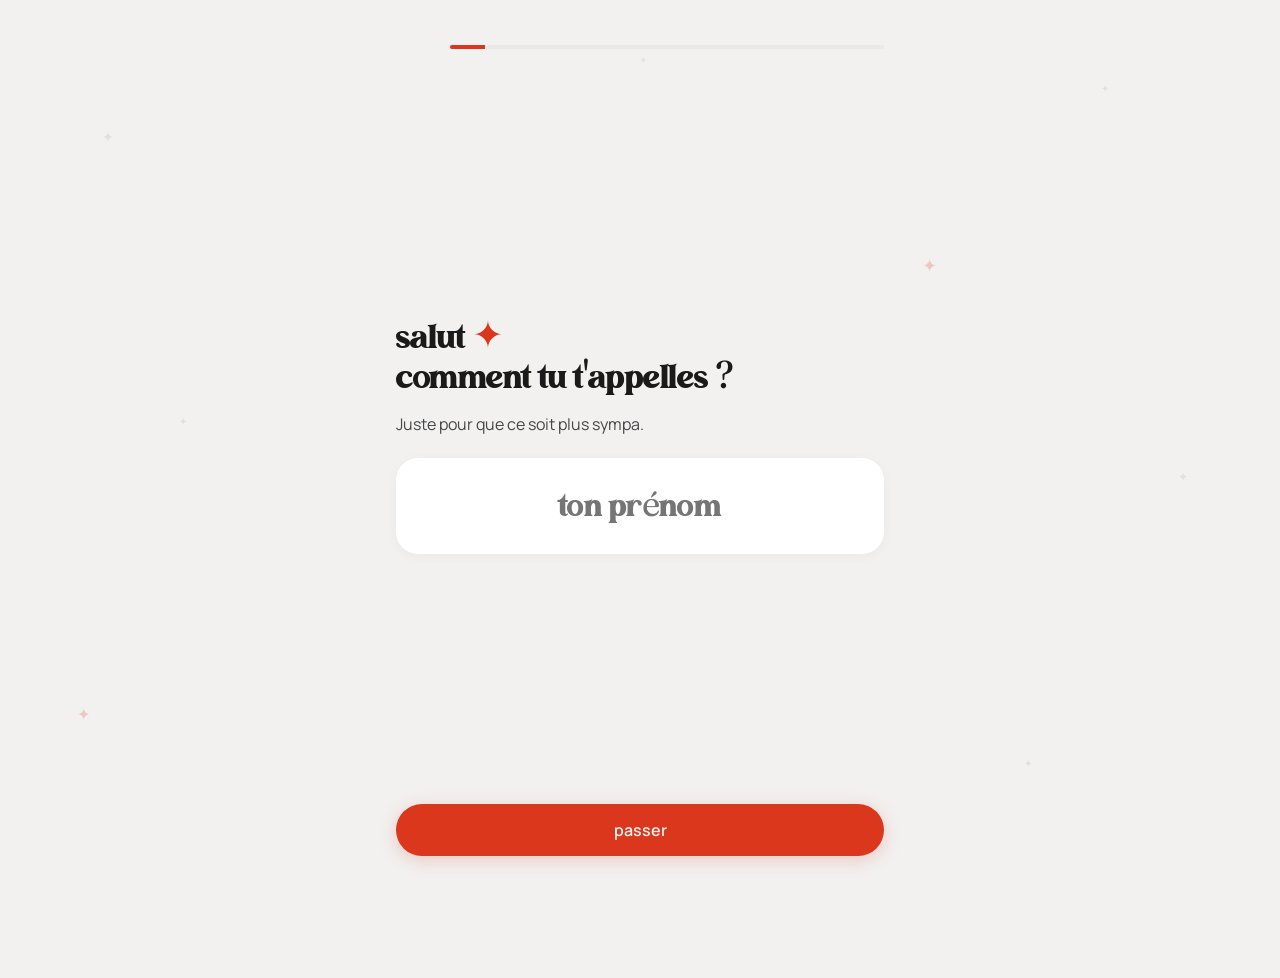
==== index.html @ b674c63e "qal v1" ====
<!doctype html>
<html lang="fr">
<head>
  <meta charset="utf-8" />
  <meta name="viewport" content="width=device-width, initial-scale=1, viewport-fit=cover, maximum-scale=1" />
  <title>qal ✦</title>
  <meta name="description" content="Compteur de calories simple, précis, sans gamification." />
  <meta name="theme-color" content="#F2F1F0" />
  <meta name="apple-mobile-web-app-capable" content="yes" />
  <meta name="mobile-web-app-capable" content="yes" />
  <meta name="apple-mobile-web-app-status-bar-style" content="default" />
  <meta name="apple-mobile-web-app-title" content="qal" />
  <link rel="apple-touch-icon" href="icons/apple-touch-icon.png" />
  <link rel="icon" type="image/png" href="icons/favicon-32.png" />
  <link rel="manifest" href="manifest.webmanifest" />
  <link rel="preconnect" href="https://fonts.googleapis.com" />
  <link rel="preconnect" href="https://fonts.gstatic.com" crossorigin />
  <link href="https://fonts.googleapis.com/css2?family=Fraunces:opsz,wght@9..144,700&family=Manrope:wght@400;500;600;700;800&display=swap" rel="stylesheet" />
  <link rel="stylesheet" href="css/style.css" />
</head>
<body>
  <div id="sparkles" aria-hidden="true"></div>

  <div id="splash" aria-hidden="true">
    <div class="splash-count"><span id="splash-num">000</span></div>
    <div class="splash-steps"><span>initialisation</span><span>assemblage</span><span>rendu</span><span>finalisation</span></div>
  </div>

  <main id="app"></main>

  <div id="sheet-backdrop" hidden></div>
  <section id="sheet" role="dialog" aria-modal="true" hidden></section>

  <div id="toast" role="status" aria-live="polite"></div>

  <script src="vendor/barcode-detector.js"></script>
  <script type="module" src="js/app.js"></script>
</body>
</html>
---- css/style.css ----
/* qal ✦ — DA inspirée de qiyoune.com */
@font-face {
  font-family: "Alstoria";
  src: url("../fonts/alstoria.woff") format("woff");
  font-weight: normal;
  font-style: normal;
  font-display: swap;
  /* la police ne contient que les lettres sans accents : le reste bascule sur Fraunces */
  unicode-range: U+0020, U+0041-005A, U+0061-007A;
}

:root {
  --accent: #DA371D;
  --accent-hover: #B92E18;
  --accent-rgb: 218, 55, 29;
  --accent-light: rgba(218, 55, 29, 0.07);
  --accent-border: rgba(218, 55, 29, 0.22);
  --bg: #F2F1F0;
  --bg-alt: #EAE9E8;
  --surface: #FFFFFF;
  --ink: #1A1A1A;
  --ink-soft: #2A2A2A;
  --text-body: #44474A;
  --text-2: #6B7280;
  --border: rgba(26, 26, 26, 0.08);
  --border-md: rgba(26, 26, 26, 0.12);
  --border-strong: rgba(26, 26, 26, 0.16);
  --success: #4F8A4F;
  --prot: #DA371D;
  --carb: #1A1A1A;
  --fat: #C9A227;
  --shadow-sm: 0 2px 12px rgba(0, 0, 0, 0.04);
  --shadow-md: 0 4px 20px rgba(0, 0, 0, 0.06);
  --shadow-lg: 0 12px 40px rgba(0, 0, 0, 0.08);
  --radius: 20px;
  --radius-sm: 12px;
  --ease: cubic-bezier(0.16, 1, 0.3, 1);
  --font: "Manrope", -apple-system, BlinkMacSystemFont, sans-serif;
  --font-head: "Alstoria", "Fraunces", Georgia, "Times New Roman", serif;
  --font-num: "Manrope", -apple-system, BlinkMacSystemFont, sans-serif;
  --safe-top: env(safe-area-inset-top, 0px);
  --safe-bottom: env(safe-area-inset-bottom, 0px);
}

* { box-sizing: border-box; -webkit-tap-highlight-color: transparent; }
html, body { margin: 0; padding: 0; }
body {
  font-family: var(--font);
  background: var(--bg);
  color: var(--ink);
  font-size: 16px;
  line-height: 1.5;
  -webkit-font-smoothing: antialiased;
  min-height: 100dvh;
  overscroll-behavior-y: none;
}
button, input, select { font: inherit; color: inherit; }
button { cursor: pointer; border: 0; background: none; padding: 0; }
input { -webkit-appearance: none; appearance: none; }
a { color: var(--accent); }
[hidden] { display: none !important; }

/* ---------- Sparkles background ---------- */
#sparkles { position: fixed; inset: 0; pointer-events: none; z-index: 0; overflow: hidden; }
#sparkles i {
  position: absolute; font-style: normal; color: var(--ink); opacity: .08;
  animation: twinkle 6s ease-in-out infinite;
}
#sparkles i.red { color: var(--accent); opacity: .22; }
@keyframes twinkle { 0%,100% { transform: scale(1) rotate(0); opacity: var(--o, .08); } 50% { transform: scale(.6) rotate(20deg); opacity: calc(var(--o, .08) * .4); } }

/* ---------- Splash ---------- */
#splash {
  position: fixed; inset: 0; z-index: 100; background: var(--bg);
  display: flex; flex-direction: column; align-items: center; justify-content: center; gap: 14px;
  transition: opacity .5s var(--ease), visibility .5s;
}
#splash.done { opacity: 0; visibility: hidden; }
.splash-count { font-family: var(--font-num); font-weight: 800; font-size: 64px; letter-spacing: -0.04em; color: var(--accent); }
.splash-steps { display: flex; gap: 10px; font-size: 12px; color: var(--text-2); }
.splash-steps span { opacity: .35; transition: opacity .2s; }
.splash-steps span.on { opacity: 1; color: var(--ink); }

/* ---------- Layout ---------- */
#app {
  position: relative; z-index: 1;
  max-width: 520px; margin: 0 auto;
  padding: calc(var(--safe-top) + 8px) 16px calc(var(--safe-bottom) + 110px);
}
.topbar {
  display: flex; align-items: center; justify-content: space-between;
  height: 56px; position: sticky; top: 0; z-index: 5;
  margin: 0 -16px; padding: 0 16px calc(0px);
  padding-top: var(--safe-top);
  background: rgba(242, 241, 240, .86);
  backdrop-filter: blur(14px); -webkit-backdrop-filter: blur(14px);
  height: calc(56px + var(--safe-top));
  margin-top: calc(-8px - var(--safe-top));
}
.logo { font-family: var(--font-head); font-size: 26px; letter-spacing: -0.02em; display: flex; align-items: center; gap: 6px; }
.logo .star, .star { color: var(--accent); }
.icon-btn {
  width: 42px; height: 42px; border-radius: 50%;
  display: grid; place-items: center;
  border: 1.5px solid var(--border-md); background: var(--surface);
  transition: transform .15s var(--ease);
}
.icon-btn:active { transform: scale(.94); }
.icon-btn svg { width: 20px; height: 20px; }

h1, h2, .head { font-family: var(--font-head); font-weight: 400; letter-spacing: -0.02em; text-transform: lowercase; margin: 0; }
h1 { font-size: 40px; line-height: 1.05; }
h2 { font-size: 28px; line-height: 1.1; }
.muted { color: var(--text-2); }
.small { font-size: 13px; }
.center { text-align: center; }

.pill-label {
  display: inline-flex; align-items: center; gap: 8px;
  background: var(--ink); color: var(--bg);
  border-radius: 999px; padding: 6px 14px; font-size: 13px; font-weight: 600; letter-spacing: .01em;
}

/* ---------- Buttons ---------- */
.btn {
  display: inline-flex; align-items: center; justify-content: center; gap: 8px;
  min-height: 52px; padding: 0 24px; border-radius: 999px;
  font-weight: 600; font-size: 16px;
  transition: transform .15s var(--ease), background .2s, box-shadow .2s;
  width: 100%;
}
.btn:active { transform: scale(.98); }
.btn-primary { background: var(--accent); color: var(--bg); box-shadow: 0 4px 18px rgba(var(--accent-rgb), .22); }
.btn-primary:hover { background: var(--accent-hover); }
.btn-primary:disabled { opacity: .4; box-shadow: none; }
.btn-outline { border: 1.5px solid var(--accent); background: transparent; color: var(--ink); }
.btn-ghost { border: 1.5px solid var(--ink); background: transparent; }
.btn-danger { color: var(--accent); background: var(--accent-light); }
.btn-sm { min-height: 38px; padding: 0 16px; font-size: 14px; width: auto; }
.row { display: flex; gap: 10px; }
.row > * { flex: 1; }
.stack { display: flex; flex-direction: column; gap: 10px; }

/* ---------- Cards ---------- */
.card {
  background: var(--surface); border-radius: var(--radius);
  box-shadow: var(--shadow-sm); padding: 20px;
}
.section { margin-top: 18px; }

/* ---------- Day nav ---------- */
.daynav { display: flex; align-items: center; justify-content: center; gap: 6px; }
.daynav button { width: 34px; height: 34px; border-radius: 50%; display: grid; place-items: center; color: var(--text-2); }
.daynav button:disabled { opacity: .25; }
.daynav .label { font-weight: 700; font-size: 15px; min-width: 120px; text-align: center; }

/* ---------- Hero / summary ---------- */
.hero { display: flex; align-items: center; gap: 18px; padding: 22px 20px; }
.ring { position: relative; width: 132px; height: 132px; flex: none; }
.ring svg { width: 100%; height: 100%; transform: rotate(-90deg); }
.ring .track { stroke: var(--bg-alt); }
.ring .bar { stroke: var(--accent); transition: stroke-dashoffset .8s var(--ease); stroke-linecap: round; }
.ring.over .bar { stroke: var(--ink); }
.ring-center { position: absolute; inset: 0; display: flex; flex-direction: column; align-items: center; justify-content: center; text-align: center; }
.ring-center .big { font-family: var(--font-num); font-weight: 800; font-size: 32px; line-height: 1; letter-spacing: -0.04em; }
.ring-center .lbl { font-size: 11px; color: var(--text-2); margin-top: 4px; line-height: 1.2; }
.hero-stats { flex: 1; display: flex; flex-direction: column; gap: 12px; min-width: 0; }
.stat-line { display: flex; justify-content: space-between; font-size: 13px; color: var(--text-2); }
.stat-line b { color: var(--ink); font-weight: 700; }

.macros { display: grid; grid-template-columns: repeat(3, 1fr); gap: 10px; margin-top: 10px; }
.macro { background: var(--surface); border-radius: 16px; padding: 14px 12px; box-shadow: var(--shadow-sm); }
.macro .name { font-size: 12px; color: var(--text-2); font-weight: 600; }
.macro .val { font-weight: 800; font-size: 18px; margin-top: 2px; }
.macro .val small { font-weight: 500; font-size: 12px; color: var(--text-2); }
.bar-track { height: 6px; background: var(--bg-alt); border-radius: 99px; overflow: hidden; margin-top: 8px; }
.bar-fill { height: 100%; border-radius: 99px; background: var(--accent); transition: width .8s var(--ease); }
.bar-fill.carb { background: var(--carb); }
.bar-fill.fat { background: var(--fat); }
.bar-fill.over { background: repeating-linear-gradient(45deg, var(--ink), var(--ink) 4px, #555 4px, #555 8px); }

/* ---------- Meals ---------- */
.meal { padding: 16px 16px 8px; }
.meal-head { display: flex; align-items: center; justify-content: space-between; margin-bottom: 4px; }
.meal-title { font-family: var(--font-head); font-size: 22px; text-transform: lowercase; letter-spacing: -0.02em; }
.meal-kcal { font-size: 13px; color: var(--text-2); font-weight: 600; }
.add-pill {
  display: inline-flex; align-items: center; gap: 6px;
  border: 1.5px solid var(--accent-border); color: var(--accent);
  border-radius: 999px; padding: 6px 12px; font-size: 13px; font-weight: 700;
}
.item {
  display: flex; align-items: center; gap: 12px; padding: 11px 0;
  border-top: 1px solid var(--border); width: 100%; text-align: left;
}
.item:first-of-type { border-top: 0; }
.item .grow { flex: 1; min-width: 0; }
.item .t { font-weight: 600; font-size: 15px; white-space: nowrap; overflow: hidden; text-overflow: ellipsis; }
.item .s { font-size: 12px; color: var(--text-2); white-space: nowrap; overflow: hidden; text-overflow: ellipsis; }
.item .k { font-weight: 700; font-size: 14px; white-space: nowrap; }
.empty-meal { font-size: 13px; color: var(--text-2); padding: 6px 0 10px; }

.thumb { width: 40px; height: 40px; border-radius: 10px; background: var(--bg-alt); flex: none; object-fit: cover; display: grid; place-items: center; color: var(--accent); font-size: 16px; }

/* ---------- FAB ---------- */
.fab {
  position: fixed; left: 50%; transform: translateX(-50%);
  bottom: calc(var(--safe-bottom) + 20px); z-index: 20;
  display: inline-flex; align-items: center; gap: 10px;
  background: var(--accent); color: var(--bg);
  border-radius: 999px; height: 60px; padding: 0 28px;
  font-weight: 700; font-size: 16px;
  box-shadow: 0 10px 30px rgba(var(--accent-rgb), .35);
  transition: transform .15s var(--ease);
}
.fab:active { transform: translateX(-50%) scale(.96); }
.fab svg { width: 22px; height: 22px; }

/* ---------- Micros ---------- */
.micro-grid { display: grid; grid-template-columns: 1fr 1fr; gap: 14px 18px; }
.micro .top { display: flex; justify-content: space-between; font-size: 13px; }
.micro .top span:first-child { font-weight: 600; }
.micro .top span:last-child { color: var(--text-2); }
.micro .bar-track { height: 5px; margin-top: 6px; }
.micro.limit .bar-fill { background: var(--ink); }
.coverage { font-size: 12px; color: var(--text-2); margin-top: 14px; }

/* ---------- Add view ---------- */
.chips { display: flex; gap: 8px; overflow-x: auto; scrollbar-width: none; padding: 2px; margin: 0 -16px; padding: 2px 16px; }
.chips::-webkit-scrollbar { display: none; }
.chip {
  flex: none; border-radius: 999px; padding: 8px 16px; font-size: 14px; font-weight: 600;
  border: 1.5px solid var(--border-strong); background: transparent; white-space: nowrap;
}
.chip.on { background: var(--ink); color: var(--bg); border-color: var(--ink); }
.tabs { display: grid; grid-template-columns: repeat(4, 1fr); background: var(--bg-alt); border-radius: 999px; padding: 4px; gap: 2px; }
.tab { border-radius: 999px; padding: 9px 4px; font-size: 13px; font-weight: 700; color: var(--text-2); }
.tab.on { background: var(--surface); color: var(--ink); box-shadow: var(--shadow-sm); }

.search {
  display: flex; align-items: center; gap: 10px;
  background: var(--surface); border-radius: 999px; padding: 0 8px 0 18px; height: 54px;
  box-shadow: var(--shadow-sm); border: 1.5px solid transparent;
}
.search:focus-within { border-color: var(--accent-border); }
.search input { flex: 1; border: 0; outline: 0; background: transparent; font-size: 16px; min-width: 0; }
.search svg { width: 20px; height: 20px; color: var(--text-2); flex: none; }

.result { display: flex; align-items: center; gap: 12px; padding: 12px 0; border-top: 1px solid var(--border); width: 100%; text-align: left; }
.result:first-child { border-top: 0; }
.result .grow { flex: 1; min-width: 0; }
.result .t { font-weight: 600; font-size: 15px; line-height: 1.3; display: -webkit-box; -webkit-line-clamp: 2; -webkit-box-orient: vertical; overflow: hidden; }
.result .s { font-size: 12px; color: var(--text-2); white-space: nowrap; overflow: hidden; text-overflow: ellipsis; }
.result .k { font-weight: 700; font-size: 14px; white-space: nowrap; text-align: right; }
.result .k small { display: block; font-weight: 500; font-size: 11px; color: var(--text-2); }
.badge { display: inline-block; font-size: 10px; font-weight: 800; letter-spacing: .04em; text-transform: uppercase; border-radius: 6px; padding: 1px 6px; margin-right: 6px; vertical-align: 1px; }
.badge.ciqual { background: var(--ink); color: var(--bg); }
.badge.off { background: var(--accent-light); color: var(--accent); }
.badge.perso { background: rgba(201, 162, 39, .15); color: #8a6d10; }
.list-title { font-size: 12px; font-weight: 700; color: var(--text-2); text-transform: uppercase; letter-spacing: .06em; margin: 18px 4px 6px; display: flex; justify-content: space-between; align-items: center; }
.loader { width: 18px; height: 18px; border: 2px solid var(--border-md); border-top-color: var(--accent); border-radius: 50%; animation: spin .8s linear infinite; display: inline-block; vertical-align: middle; }
@keyframes spin { to { transform: rotate(360deg); } }

/* ---------- Scanner ---------- */
.scanner { position: relative; border-radius: var(--radius); overflow: hidden; background: #111; aspect-ratio: 3 / 4; max-height: 62dvh; width: 100%; }
.scanner video { width: 100%; height: 100%; object-fit: cover; display: block; }
.scan-frame { position: absolute; left: 10%; right: 10%; top: 32%; height: 36%; border-radius: 18px; box-shadow: 0 0 0 9999px rgba(0, 0, 0, .35); }
.scan-frame::before, .scan-frame::after { content: ""; position: absolute; inset: 0; border: 2.5px solid var(--bg); border-radius: 18px; clip-path: polygon(0 0, 22% 0, 22% 3px, 3px 3px, 3px 30%, 0 30%, 0 70%, 3px 70%, 3px calc(100% - 3px), 22% calc(100% - 3px), 22% 100%, 78% 100%, 78% calc(100% - 3px), calc(100% - 3px) calc(100% - 3px), calc(100% - 3px) 70%, 100% 70%, 100% 30%, calc(100% - 3px) 30%, calc(100% - 3px) 3px, 78% 3px, 78% 0, 100% 0, 100% 100%, 0 100%); }
.scan-line { position: absolute; left: 14%; right: 14%; height: 2px; background: var(--accent); top: 50%; box-shadow: 0 0 12px var(--accent); animation: scanline 1.8s ease-in-out infinite; }
@keyframes scanline { 0%,100% { transform: translateY(-50px); } 50% { transform: translateY(50px); } }
.scan-hint { position: absolute; left: 0; right: 0; bottom: 18px; text-align: center; color: #fff; font-size: 14px; font-weight: 600; text-shadow: 0 1px 6px rgba(0,0,0,.5); }
.scan-tools { position: absolute; top: 12px; right: 12px; display: flex; gap: 8px; }
.scan-tools .icon-btn { background: rgba(255,255,255,.9); border: 0; }
.scan-msg { color: #fff; display: grid; place-items: center; height: 100%; padding: 24px; text-align: center; font-size: 14px; }

/* ---------- Sheet ---------- */
#sheet-backdrop { position: fixed; inset: 0; background: rgba(26, 26, 26, .35); z-index: 40; animation: fade .25s var(--ease); }
#sheet {
  position: fixed; left: 0; right: 0; bottom: 0; z-index: 41;
  max-width: 520px; margin: 0 auto;
  background: var(--bg); border-radius: 26px 26px 0 0;
  padding: 10px 18px calc(var(--safe-bottom) + 18px);
  max-height: 92dvh; overflow-y: auto; overscroll-behavior: contain;
  box-shadow: var(--shadow-lg);
  animation: up .35s var(--ease);
}
#sheet::before { content: ""; display: block; width: 40px; height: 5px; border-radius: 9px; background: var(--border-strong); margin: 0 auto 14px; }
@keyframes up { from { transform: translateY(100%); } to { transform: translateY(0); } }
@keyframes fade { from { opacity: 0; } to { opacity: 1; } }

.food-head { display: flex; gap: 14px; align-items: flex-start; }
.food-head img, .food-head .thumb { width: 64px; height: 64px; border-radius: 14px; object-fit: contain; background: var(--surface); }
.food-head h2 { font-size: 24px; text-transform: none; font-family: var(--font); font-weight: 800; letter-spacing: -0.01em; line-height: 1.2; }
.qty { display: flex; align-items: center; gap: 10px; margin-top: 16px; }
.qty-input { flex: 1; display: flex; align-items: baseline; justify-content: center; gap: 6px; background: var(--surface); border-radius: 18px; height: 72px; align-items: center; box-shadow: var(--shadow-sm); }
.qty-input input { width: 120px; text-align: right; border: 0; outline: 0; background: transparent; font-family: var(--font-num); font-weight: 800; font-size: 38px; letter-spacing: -0.04em; }
.qty-input span { font-weight: 700; color: var(--text-2); font-size: 18px; }
.step { width: 52px; height: 72px; border-radius: 18px; background: var(--surface); font-size: 24px; font-weight: 600; box-shadow: var(--shadow-sm); }
.preview { display: grid; grid-template-columns: repeat(4, 1fr); gap: 8px; margin-top: 12px; }
.preview div { background: var(--surface); border-radius: 14px; padding: 10px 6px; text-align: center; }
.preview b { display: block; font-size: 18px; font-weight: 800; }
.preview span { font-size: 11px; color: var(--text-2); font-weight: 600; }
.preview .kcal b { color: var(--accent); }
.per100 { font-size: 12px; color: var(--text-2); margin-top: 10px; text-align: center; }

/* ---------- Forms ---------- */
.field { display: flex; flex-direction: column; gap: 6px; }
.field label { font-size: 13px; font-weight: 700; color: var(--text-body); }
.input {
  height: 52px; border-radius: 14px; border: 1.5px solid var(--border-md); background: var(--surface);
  padding: 0 16px; font-size: 16px; outline: 0; width: 100%;
}
.input:focus { border-color: var(--accent); box-shadow: 0 0 0 3px rgba(var(--accent-rgb), .15); }
.grid2 { display: grid; grid-template-columns: 1fr 1fr; gap: 10px; }
.grid3 { display: grid; grid-template-columns: 1fr 1fr 1fr; gap: 10px; }

/* ---------- Onboarding ---------- */
.ob { min-height: calc(100dvh - var(--safe-top) - var(--safe-bottom) - 40px); display: flex; flex-direction: column; padding-top: 18px; }
.ob-progress { height: 4px; background: var(--bg-alt); border-radius: 9px; overflow: hidden; }
.ob-progress div { height: 100%; background: var(--accent); transition: width .5s var(--ease); }
.ob-top { display: flex; align-items: center; gap: 12px; }
.ob-top .ob-progress { flex: 1; }
.ob-body { flex: 1; display: flex; flex-direction: column; justify-content: center; gap: 22px; padding: 28px 0; animation: obin .45s var(--ease); }
@keyframes obin { from { opacity: 0; transform: translateY(14px); } to { opacity: 1; transform: none; } }
.ob-body h1 { font-size: 38px; }
.ob-body h1 em { font-style: normal; color: var(--accent); }
.ob-sub { color: var(--text-body); margin: -8px 0 0; }
.options { display: flex; flex-direction: column; gap: 10px; }
.option {
  display: flex; align-items: center; gap: 14px; text-align: left;
  background: var(--surface); border-radius: 18px; padding: 16px 18px;
  border: 1.5px solid transparent; box-shadow: var(--shadow-sm);
  transition: border-color .2s, transform .15s var(--ease);
}
.option:active { transform: scale(.99); }
.option.on { border-color: var(--accent); background: #fff; }
.option .em { font-size: 24px; width: 32px; text-align: center; }
.option .t { font-weight: 700; }
.option .s { font-size: 13px; color: var(--text-2); }
.option .check { margin-left: auto; width: 22px; height: 22px; border-radius: 50%; border: 1.5px solid var(--border-strong); flex: none; display: grid; place-items: center; }
.option.on .check { background: var(--accent); border-color: var(--accent); color: #fff; }
.big-input { display: flex; align-items: center; justify-content: center; gap: 10px; background: var(--surface); border-radius: 22px; height: 96px; box-shadow: var(--shadow-sm); }
.big-input input { width: 160px; text-align: center; border: 0; outline: 0; background: transparent; font-family: var(--font-num); font-weight: 800; font-size: 50px; letter-spacing: -0.04em; }
.big-input input.text { width: 100%; font-family: var(--font-head); font-weight: 400; font-size: 36px; letter-spacing: -0.02em; padding: 0 16px; }
.big-input span { font-weight: 700; color: var(--text-2); font-size: 20px; }
.ob-foot { padding-bottom: 12px; }

.result-hero { text-align: center; }
.result-hero .num { font-family: var(--font-num); font-weight: 800; font-size: 68px; line-height: 1; color: var(--accent); letter-spacing: -0.05em; }
.explain { font-size: 14px; color: var(--text-body); }
.explain li { margin: 4px 0; }
.tip { background: var(--accent-light); border: 1px solid var(--accent-border); border-radius: 16px; padding: 14px 16px; font-size: 14px; color: var(--ink-soft); }

/* ---------- Profile ---------- */
.kv { display: flex; justify-content: space-between; padding: 12px 0; border-top: 1px solid var(--border); font-size: 15px; }
.kv:first-child { border-top: 0; }
.kv span:first-child { color: var(--text-2); }
.kv span:last-child { font-weight: 700; }
.sync-status { display: flex; align-items: center; gap: 10px; font-size: 14px; }
.dot { width: 9px; height: 9px; border-radius: 50%; background: var(--border-strong); flex: none; }
.dot.ok { background: var(--success); }
.dot.err { background: var(--accent); }
.credits { font-size: 12px; color: var(--text-2); line-height: 1.6; }

/* ---------- Toast ---------- */
#toast {
  position: fixed; left: 50%; bottom: calc(var(--safe-bottom) + 96px); transform: translate(-50%, 20px);
  background: var(--ink); color: var(--bg); padding: 12px 20px; border-radius: 999px;
  font-size: 14px; font-weight: 600; z-index: 60; opacity: 0; pointer-events: none;
  transition: opacity .25s, transform .35s var(--ease); white-space: nowrap; max-width: 90vw; overflow: hidden; text-overflow: ellipsis;
}
#toast.show { opacity: 1; transform: translate(-50%, 0); }

@media (prefers-reduced-motion: reduce) {
  *, *::before, *::after { animation: none !important; transition: none !important; }
}
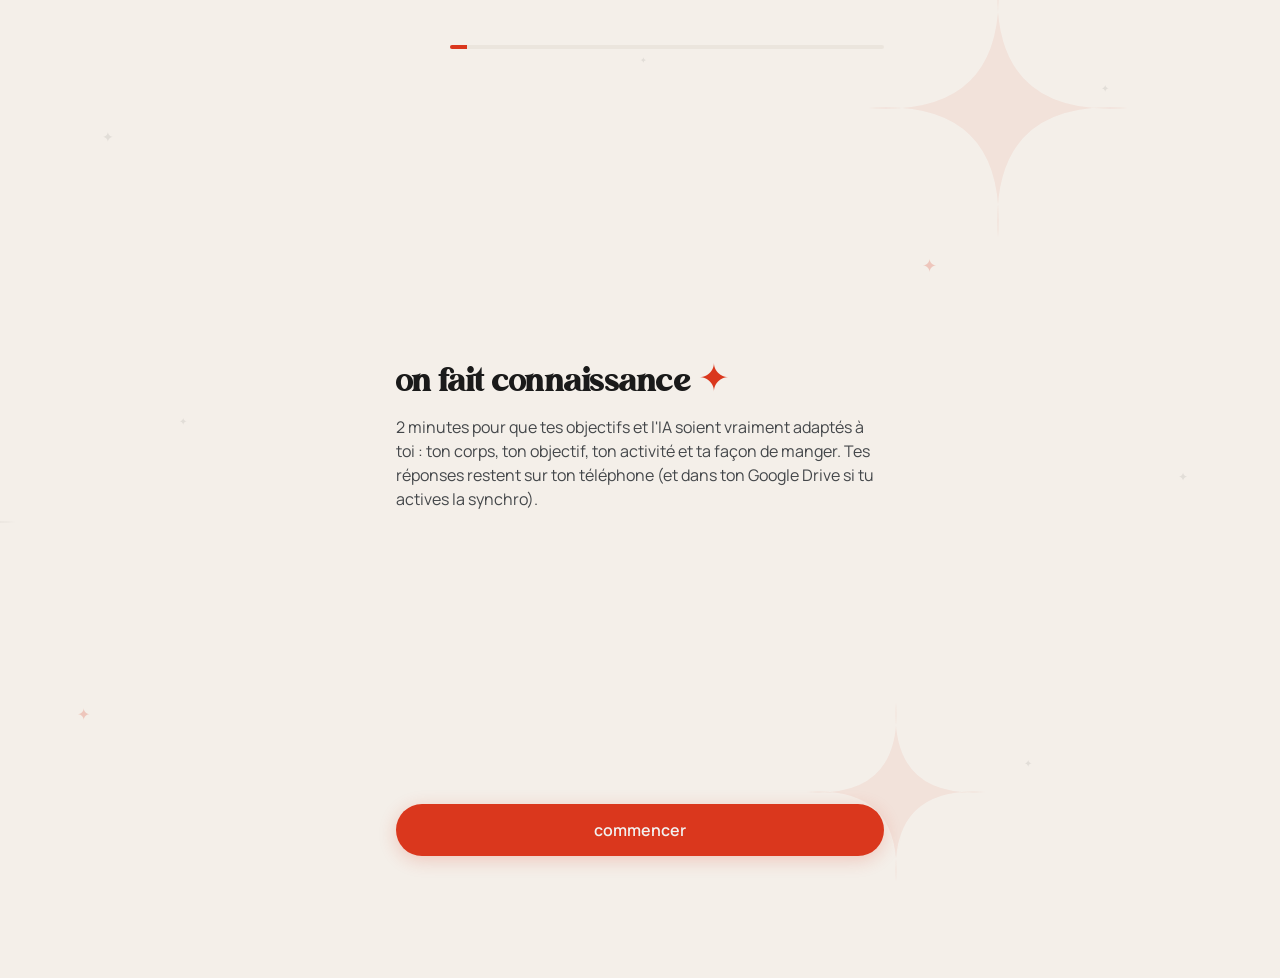
==== commit 2bc40d3a: "maj auto 16/10 10:05" ====
--- a/index.html
+++ b/index.html
@@ -4,7 +4,7 @@
   <meta charset="utf-8" />
   <meta name="viewport" content="width=device-width, initial-scale=1, viewport-fit=cover, maximum-scale=1" />
   <title>qal ✦</title>
-  <meta name="description" content="Compteur de calories simple, précis, sans gamification." />
+  <meta name="description" content="Compteur de calories IA simple et précis." />
   <meta name="theme-color" content="#F2F1F0" />
   <meta name="apple-mobile-web-app-capable" content="yes" />
   <meta name="mobile-web-app-capable" content="yes" />
--- a/css/style.css
+++ b/css/style.css
@@ -38,8 +38,33 @@
   --font: "Manrope", -apple-system, BlinkMacSystemFont, sans-serif;
   --font-head: "Alstoria", "Fraunces", Georgia, "Times New Roman", serif;
   --font-num: "Manrope", -apple-system, BlinkMacSystemFont, sans-serif;
+  --on-accent: #F2F1F0;
+  --halo: rgba(26, 26, 26, 0.045);
+  --drift: rgba(218, 55, 29, 0.06);
   --safe-top: env(safe-area-inset-top, 0px);
   --safe-bottom: env(safe-area-inset-bottom, 0px);
+}
+
+
+/* ---------- Le fond suit le moment de la journée ---------- */
+:root[data-theme="light"][data-period="matin"] { --bg: #F4EFE9; --bg-alt: #EBE5DD; --drift: rgba(218, 55, 29, 0.07); }
+:root[data-theme="light"][data-period="soir"] {
+  --bg: #EFE0D9; --bg-alt: #E5D2C9; --surface: #FFF9F6;
+  --drift: rgba(218, 55, 29, 0.10); --halo: rgba(218, 55, 29, 0.06);
+}
+html:root[data-theme="dark"] {
+  --accent: #E8482D; --accent-hover: #F05A3F; --accent-rgb: 232, 72, 45;
+  --accent-light: rgba(232, 72, 45, 0.12); --accent-border: rgba(232, 72, 45, 0.35);
+  --bg: #1C1715; --bg-alt: #2B2421; --surface: #251F1C;
+  --ink: #F2F1F0; --ink-soft: #E5E2DF; --text-body: #CFC8C2; --text-2: #9C948D;
+  --border: rgba(242, 241, 240, 0.08); --border-md: rgba(242, 241, 240, 0.14); --border-strong: rgba(242, 241, 240, 0.2);
+  --carb: #F2F1F0; --fat: #D9B23A;
+  --shadow-sm: 0 2px 12px rgba(0, 0, 0, 0.25); --shadow-md: 0 4px 20px rgba(0, 0, 0, 0.3); --shadow-lg: 0 12px 40px rgba(0, 0, 0, 0.45);
+  --halo: rgba(242, 241, 240, 0.04); --drift: rgba(232, 72, 45, 0.09);
+  color-scheme: dark;
+}
+.card, .macro, .option, .search, .input, .qty-input, .step, .preview div, #sheet, .tabs, .tab.on {
+  transition: background-color 1.2s var(--ease), color 1.2s var(--ease), border-color 1.2s var(--ease);
 }
 
 * { box-sizing: border-box; -webkit-tap-highlight-color: transparent; }
@@ -92,7 +117,7 @@
   height: 56px; position: sticky; top: 0; z-index: 5;
   margin: 0 -16px; padding: 0 16px calc(0px);
   padding-top: var(--safe-top);
-  background: rgba(242, 241, 240, .86);
+  background: color-mix(in srgb, var(--bg) 86%, transparent);
   backdrop-filter: blur(14px); -webkit-backdrop-filter: blur(14px);
   height: calc(56px + var(--safe-top));
   margin-top: calc(-8px - var(--safe-top));
@@ -130,7 +155,7 @@
   width: 100%;
 }
 .btn:active { transform: scale(.98); }
-.btn-primary { background: var(--accent); color: var(--bg); box-shadow: 0 4px 18px rgba(var(--accent-rgb), .22); }
+.btn-primary { background: var(--accent); color: var(--on-accent); box-shadow: 0 4px 18px rgba(var(--accent-rgb), .22); }
 .btn-primary:hover { background: var(--accent-hover); }
 .btn-primary:disabled { opacity: .4; box-shadow: none; }
 .btn-outline { border: 1.5px solid var(--accent); background: transparent; color: var(--ink); }
@@ -207,7 +232,7 @@
   position: fixed; left: 50%; transform: translateX(-50%);
   bottom: calc(var(--safe-bottom) + 20px); z-index: 20;
   display: inline-flex; align-items: center; gap: 10px;
-  background: var(--accent); color: var(--bg);
+  background: var(--accent); color: var(--on-accent);
   border-radius: 999px; height: 60px; padding: 0 28px;
   font-weight: 700; font-size: 16px;
   box-shadow: 0 10px 30px rgba(var(--accent-rgb), .35);
@@ -333,7 +358,7 @@
   transition: border-color .2s, transform .15s var(--ease);
 }
 .option:active { transform: scale(.99); }
-.option.on { border-color: var(--accent); background: #fff; }
+.option.on { border-color: var(--accent); background: var(--surface); }
 .option .em { font-size: 24px; width: 32px; text-align: center; }
 .option .t { font-weight: 700; }
 .option .s { font-size: 13px; color: var(--text-2); }
@@ -374,3 +399,196 @@
 @media (prefers-reduced-motion: reduce) {
   *, *::before, *::after { animation: none !important; transition: none !important; }
 }
+
+/* ---------- Grandes étoiles du fond ---------- */
+.big-star { position: absolute; transform: translate(-50%, -50%); fill: var(--drift); transition: fill 1.2s var(--ease); }
+.big-star.a { animation: drift-a 48s ease-in-out infinite; }
+.big-star.b { animation: drift-b 64s ease-in-out infinite; fill: var(--halo); }
+.big-star.c { animation: drift-a 56s ease-in-out infinite reverse; }
+@keyframes drift-a { 0%,100% { transform: translate(-50%, -50%) rotate(0deg); } 50% { transform: translate(-46%, -54%) rotate(35deg); } }
+@keyframes drift-b { 0%,100% { transform: translate(-50%, -50%) rotate(10deg) scale(1); } 50% { transform: translate(-55%, -47%) rotate(-25deg) scale(1.08); } }
+
+/* ---------- Transition étoile ---------- */
+.wipe { position: fixed; z-index: 95; pointer-events: none; fill: var(--chat-bg); transform-origin: 50% 50%; will-change: transform, opacity; }
+.spark { position: fixed; z-index: 96; pointer-events: none; color: var(--accent); font-style: normal; line-height: 1; }
+
+/* ---------- Étoile du jour (accueil) ---------- */
+.hero-star { display: flex; flex-direction: column; align-items: center; padding-top: 6px; }
+.star-wrap { position: relative; width: min(52vw, 196px); aspect-ratio: 1; }
+.star-wrap svg { position: absolute; inset: 0; width: 100%; height: 100%; overflow: visible; }
+.halo { fill: var(--halo); transform: scale(1.18) rotate(45deg); animation: halo-spin 120s linear infinite; }
+@keyframes halo-spin { from { transform: scale(1.18) rotate(45deg); } to { transform: scale(1.18) rotate(405deg); } }
+.star-track { fill: var(--surface); filter: drop-shadow(0 6px 18px rgba(0, 0, 0, .06)); transition: fill 1.2s var(--ease); }
+.star-fill { fill: var(--accent); }
+.star-num { white-space: pre; font-family: var(--font-num); font-weight: 800; font-size: 0.36px; letter-spacing: -0.02px; fill: var(--ink); }
+.star-num.on { fill: var(--on-accent); }
+.hero-star.over .star-fill { fill: var(--ink); }
+.hero-star.over .star-num.on { fill: var(--bg); }
+.hero-star.over .star { animation: wobble 2.6s ease-in-out infinite; }
+@keyframes wobble { 0%,100% { transform: rotate(0); } 25% { transform: rotate(-4deg); } 75% { transform: rotate(4deg); } }
+.star-big { margin-top: 14px; font-family: var(--font-num); font-weight: 800; font-size: 56px; line-height: 1; letter-spacing: -0.05em; }
+.hero-star.over .star-big { color: var(--accent); }
+.star-label { margin-top: 6px; font-weight: 700; font-size: 15px; color: var(--text-body); }
+.star-stats { display: grid; grid-template-columns: repeat(3, 1fr); width: 100%; margin-top: 16px; text-align: center; }
+.star-stats > div + div { border-left: 1px solid var(--border-md); }
+.star-stats b { display: block; font-size: 17px; font-weight: 800; letter-spacing: -0.02em; }
+.star-stats b small { font-size: 12px; font-weight: 600; color: var(--text-2); }
+.star-stats span { font-size: 12px; color: var(--text-2); }
+
+/* ---------- Réponses écrites (onboarding + profil) ---------- */
+.long-input { position: relative; }
+.long-input textarea {
+  width: 100%; min-height: 168px; resize: none; border: 1.5px solid transparent; outline: 0;
+  background: var(--surface); color: var(--ink); border-radius: 22px; box-shadow: var(--shadow-sm);
+  padding: 18px 18px 34px; font-family: var(--font); font-size: 17px; line-height: 1.5;
+}
+.long-input textarea:focus { border-color: var(--accent-border); }
+.long-input textarea::placeholder { color: var(--text-2); opacity: .8; }
+.long-input .count { position: absolute; right: 16px; bottom: 12px; font-size: 12px; color: var(--text-2); font-weight: 600; }
+.long-input.compact textarea { min-height: 110px; font-size: 15px; border-color: var(--border-md); box-shadow: none; }
+.about-label { font-size: 13px; font-weight: 700; color: var(--text-body); margin: 16px 0 6px; }
+
+/* ---------- Barre d'onglets ---------- */
+#tabbar {
+  position: fixed; z-index: 30; left: 50%; transform: translateX(-50%);
+  bottom: calc(var(--safe-bottom) + 12px);
+  width: min(calc(100% - 24px), 496px); height: 66px;
+  display: grid; grid-template-columns: 1fr 1fr 76px 1fr 1fr; align-items: center;
+  background: color-mix(in srgb, var(--surface) 88%, transparent);
+  backdrop-filter: blur(18px) saturate(1.4); -webkit-backdrop-filter: blur(18px) saturate(1.4);
+  border: 1px solid var(--border); border-radius: 999px; box-shadow: var(--shadow-lg);
+  transition: background-color 1.2s var(--ease);
+}
+#tabbar[hidden] { display: none; }
+.tab-item {
+  display: flex; flex-direction: column; align-items: center; gap: 3px;
+  color: var(--text-2); text-decoration: none; font-size: 11px; font-weight: 700;
+  transition: color .2s;
+}
+.tab-item svg { width: 22px; height: 22px; }
+.tab-item.on { color: var(--ink); }
+.tab-item.on svg { stroke: var(--accent); }
+.tab-ai {
+  justify-self: center; width: 62px; height: 62px; margin-top: -26px; border-radius: 50%;
+  display: grid; place-items: center; text-decoration: none;
+  background: var(--accent); box-shadow: 0 10px 26px rgba(var(--accent-rgb), .42), 0 0 0 5px var(--bg);
+  transition: transform .2s var(--ease), box-shadow 1.2s var(--ease);
+}
+.tab-ai:active { transform: scale(.92); }
+.tab-ai-star { color: var(--chat-bg); font-size: 30px; line-height: 1; display: inline-block; animation: ai-breathe 4s ease-in-out infinite; }
+@keyframes ai-breathe { 0%,100% { transform: rotate(0) scale(1); } 50% { transform: rotate(45deg) scale(1.08); } }
+body.has-tabbar #app { padding-bottom: calc(var(--safe-bottom) + 120px); }
+body.has-tabbar #toast { bottom: calc(var(--safe-bottom) + 98px); }
+
+.section-title { font-size: 24px; margin: 26px 4px 0; }
+
+/* ---------- Micros ---------- */
+.mlist { padding: 6px 18px; }
+.mrow { padding: 12px 0; border-top: 1px solid var(--border); }
+.mrow:first-child { border-top: 0; }
+.mtop { display: flex; justify-content: space-between; align-items: baseline; gap: 10px; font-size: 14px; }
+.mname { font-weight: 700; }
+.mval { color: var(--text-2); font-size: 13px; white-space: nowrap; }
+.mval b { color: var(--ink); font-size: 15px; }
+.mrow .bar-track { margin-top: 8px; height: 7px; }
+.mrow.ok .bar-fill { background: var(--success); }
+.bar-fill.limit { background: var(--ink); }
+.mrow.trop .mname { color: var(--accent); }
+
+/* ---------- Recettes ---------- */
+.recipe-grid { display: grid; grid-template-columns: 1fr 1fr; gap: 12px; }
+.recipe-card {
+  position: relative; text-align: left; background: var(--surface); border-radius: var(--radius);
+  padding: 16px; min-height: 150px; box-shadow: var(--shadow-sm); overflow: hidden;
+  display: flex; flex-direction: column; gap: 6px; justify-content: flex-end;
+}
+.recipe-card:active { transform: scale(.98); }
+.rc-star { position: absolute; top: -18px; right: -14px; font-size: 92px; line-height: 1; color: var(--accent); opacity: .12; }
+.rc-name { font-weight: 800; font-size: 16px; line-height: 1.25; }
+.rc-kcal { font-size: 13px; color: var(--text-2); }
+.rc-kcal b { color: var(--accent); font-size: 15px; }
+.rc-macros { font-size: 12px; color: var(--text-2); }
+.empty-state { text-align: center; padding: 30px 8px; display: flex; flex-direction: column; align-items: center; gap: 12px; }
+.empty-state p { max-width: 34ch; margin: 0; }
+.chat-big { font-size: 64px; line-height: 1; color: var(--accent); animation: ai-breathe 6s ease-in-out infinite; }
+
+/* ---------- Chat ---------- */
+.chat { display: flex; flex-direction: column; min-height: calc(100dvh - var(--safe-top) - 8px); }
+.chat-title { display: flex; align-items: center; gap: 10px; }
+.chat-title .head { font-size: 24px; }
+.chat-orb { width: 30px; height: 30px; border-radius: 50%; background: var(--accent); color: var(--chat-bg); display: grid; place-items: center; font-size: 15px; }
+.chat-list { flex: 1; display: flex; flex-direction: column; gap: 10px; padding: 14px 0 120px; }
+.chat-empty { margin: auto 0; text-align: center; display: flex; flex-direction: column; align-items: center; gap: 12px; padding: 20px 0; }
+.chat-empty p { max-width: 34ch; margin: 0; }
+.chat-sugg { display: flex; flex-wrap: wrap; justify-content: center; gap: 8px; margin-top: 8px; }
+.chat-sugg .chip { font-size: 13px; white-space: normal; text-align: left; }
+.msg { max-width: 84%; padding: 12px 16px; border-radius: 20px; font-size: 15px; line-height: 1.5; animation: msg-in .35s var(--ease); }
+@keyframes msg-in { from { opacity: 0; transform: translateY(8px) scale(.98); } to { opacity: 1; transform: none; } }
+.msg.user { align-self: flex-end; background: var(--ink); color: var(--bg); border-bottom-right-radius: 6px; }
+.msg.assistant { align-self: flex-start; background: var(--surface); box-shadow: var(--shadow-sm); border-bottom-left-radius: 6px; }
+.msg.error { color: var(--accent); }
+.msg.typing { display: flex; gap: 6px; color: var(--accent); }
+.msg.typing i { font-style: normal; animation: typing 1.2s ease-in-out infinite; }
+.msg.typing i:nth-child(2) { animation-delay: .15s; }
+.msg.typing i:nth-child(3) { animation-delay: .3s; }
+@keyframes typing { 0%,100% { opacity: .25; transform: scale(.8); } 50% { opacity: 1; transform: scale(1.1) rotate(45deg); } }
+.chat-input {
+  position: fixed; left: 50%; transform: translateX(-50%); bottom: calc(var(--safe-bottom) + 12px); z-index: 30;
+  width: min(calc(100% - 24px), 496px); display: flex; align-items: flex-end; gap: 8px;
+  background: color-mix(in srgb, var(--surface) 92%, transparent);
+  backdrop-filter: blur(18px); -webkit-backdrop-filter: blur(18px);
+  border: 1px solid var(--border); border-radius: 28px; padding: 8px 8px 8px 18px; box-shadow: var(--shadow-lg);
+}
+.chat-input textarea { flex: 1; border: 0; outline: 0; background: transparent; resize: none; font-size: 16px; line-height: 1.4; padding: 9px 0; max-height: 140px; color: var(--ink); font-family: var(--font); }
+.chat-send { width: 42px; height: 42px; border-radius: 50%; background: var(--accent); color: var(--on-accent); display: grid; place-items: center; flex: none; }
+.chat-send svg { width: 20px; height: 20px; }
+
+/* ---------- Choix du thème (profil) ---------- */
+.segmented { display: grid; grid-template-columns: repeat(3, 1fr); background: var(--bg-alt); border-radius: 999px; padding: 4px; gap: 2px; }
+.segmented button { border-radius: 999px; padding: 10px 4px; font-size: 14px; font-weight: 700; color: var(--text-2); transition: background-color .25s, color .25s; }
+.segmented button.on { background: var(--surface); color: var(--ink); box-shadow: var(--shadow-sm); }
+html:root[data-theme="dark"] .star-track { fill: #362C28; }
+
+/* Chat IA : l'étoile crème du bouton grandit et devient le fond du chat */
+:root { --chat-bg: #E5DACF; }
+html:root[data-theme="dark"] { --chat-bg: #2E2622; }
+body.page-chat { --bg: var(--chat-bg); --surface: #FBF8F5; }
+html:root[data-theme="dark"] body.page-chat { --surface: #3A302B; }
+.micro-summary { font-size: 14px; color: var(--text-body); margin: 14px 4px 0; line-height: 1.5; }
+
+/* ---------- Recette : bloc "1 portion" ---------- */
+.portion-card { padding: 18px 20px; }
+.portion-head { display: flex; justify-content: space-between; align-items: baseline; }
+.portion-title { font-family: var(--font-head); font-size: 22px; letter-spacing: -0.02em; }
+.portion-weight { font-weight: 700; color: var(--text-2); font-size: 14px; }
+.portion-kcal { margin-top: 6px; font-size: 15px; color: var(--text-2); font-weight: 600; }
+.portion-kcal b { font-family: var(--font-num); font-weight: 800; font-size: 44px; letter-spacing: -0.04em; color: var(--accent); margin-right: 4px; }
+.portion-macros { display: grid; grid-template-columns: repeat(3, 1fr); gap: 8px; margin-top: 10px; }
+.portion-macros div { background: var(--bg-alt); border-radius: 12px; padding: 8px 10px; }
+.portion-macros b { display: block; font-size: 16px; font-weight: 800; }
+.portion-macros span { font-size: 11px; color: var(--text-2); font-weight: 600; }
+.portion-split { display: flex; align-items: center; gap: 10px; margin-top: 14px; padding-top: 14px; border-top: 1px solid var(--border); font-size: 14px; font-weight: 600; color: var(--text-body); }
+.mini-step { display: flex; align-items: center; gap: 4px; background: var(--bg-alt); border-radius: 999px; padding: 3px; }
+.mini-step button { width: 32px; height: 32px; border-radius: 50%; background: var(--surface); font-size: 18px; font-weight: 700; }
+.mini-step b { min-width: 26px; text-align: center; font-size: 16px; color: var(--ink); }
+.prep-block { margin-top: 14px; background: var(--surface); border-radius: 16px; padding: 14px 16px; }
+.prep-block p { margin: 0; font-size: 14px; line-height: 1.55; color: var(--text-body); }
+
+/* ---------- Cartes d'action de l'IA ---------- */
+.action-card { align-self: flex-start; width: min(100%, 340px); background: var(--surface); border: 1.5px solid var(--accent-border); border-radius: 20px; padding: 14px 16px; box-shadow: var(--shadow-sm); animation: msg-in .35s var(--ease); }
+.action-card.done { border-color: color-mix(in srgb, var(--success) 45%, transparent); }
+.action-card.cancelled { opacity: .55; border-color: var(--border-md); }
+.ac-title { font-weight: 800; font-size: 14px; margin-bottom: 6px; }
+.action-card ul { list-style: none; margin: 0; padding: 0; }
+.action-card li { display: flex; justify-content: space-between; gap: 10px; font-size: 13px; padding: 6px 0; border-top: 1px solid var(--border); }
+.action-card li:first-child { border-top: 0; }
+.action-card li b { white-space: nowrap; font-weight: 700; }
+.action-card li.missing { color: var(--text-2); }
+.action-card li.missing b { color: var(--accent); font-weight: 600; }
+.ac-total { margin-top: 6px; font-size: 13px; font-weight: 800; color: var(--accent); }
+.ac-prep { margin: 8px 0 0; font-size: 13px; color: var(--text-body); line-height: 1.5; max-height: 140px; overflow: auto; }
+.ac-btns { display: flex; gap: 8px; margin-top: 12px; }
+.ac-btns .btn { flex: 1; }
+.ac-status { margin-top: 10px; font-size: 13px; font-weight: 700; color: var(--success); }
+.action-card.cancelled .ac-status { color: var(--text-2); }
+.ob-section { font-size: 13px; font-weight: 700; color: var(--accent); margin-bottom: -10px; }
